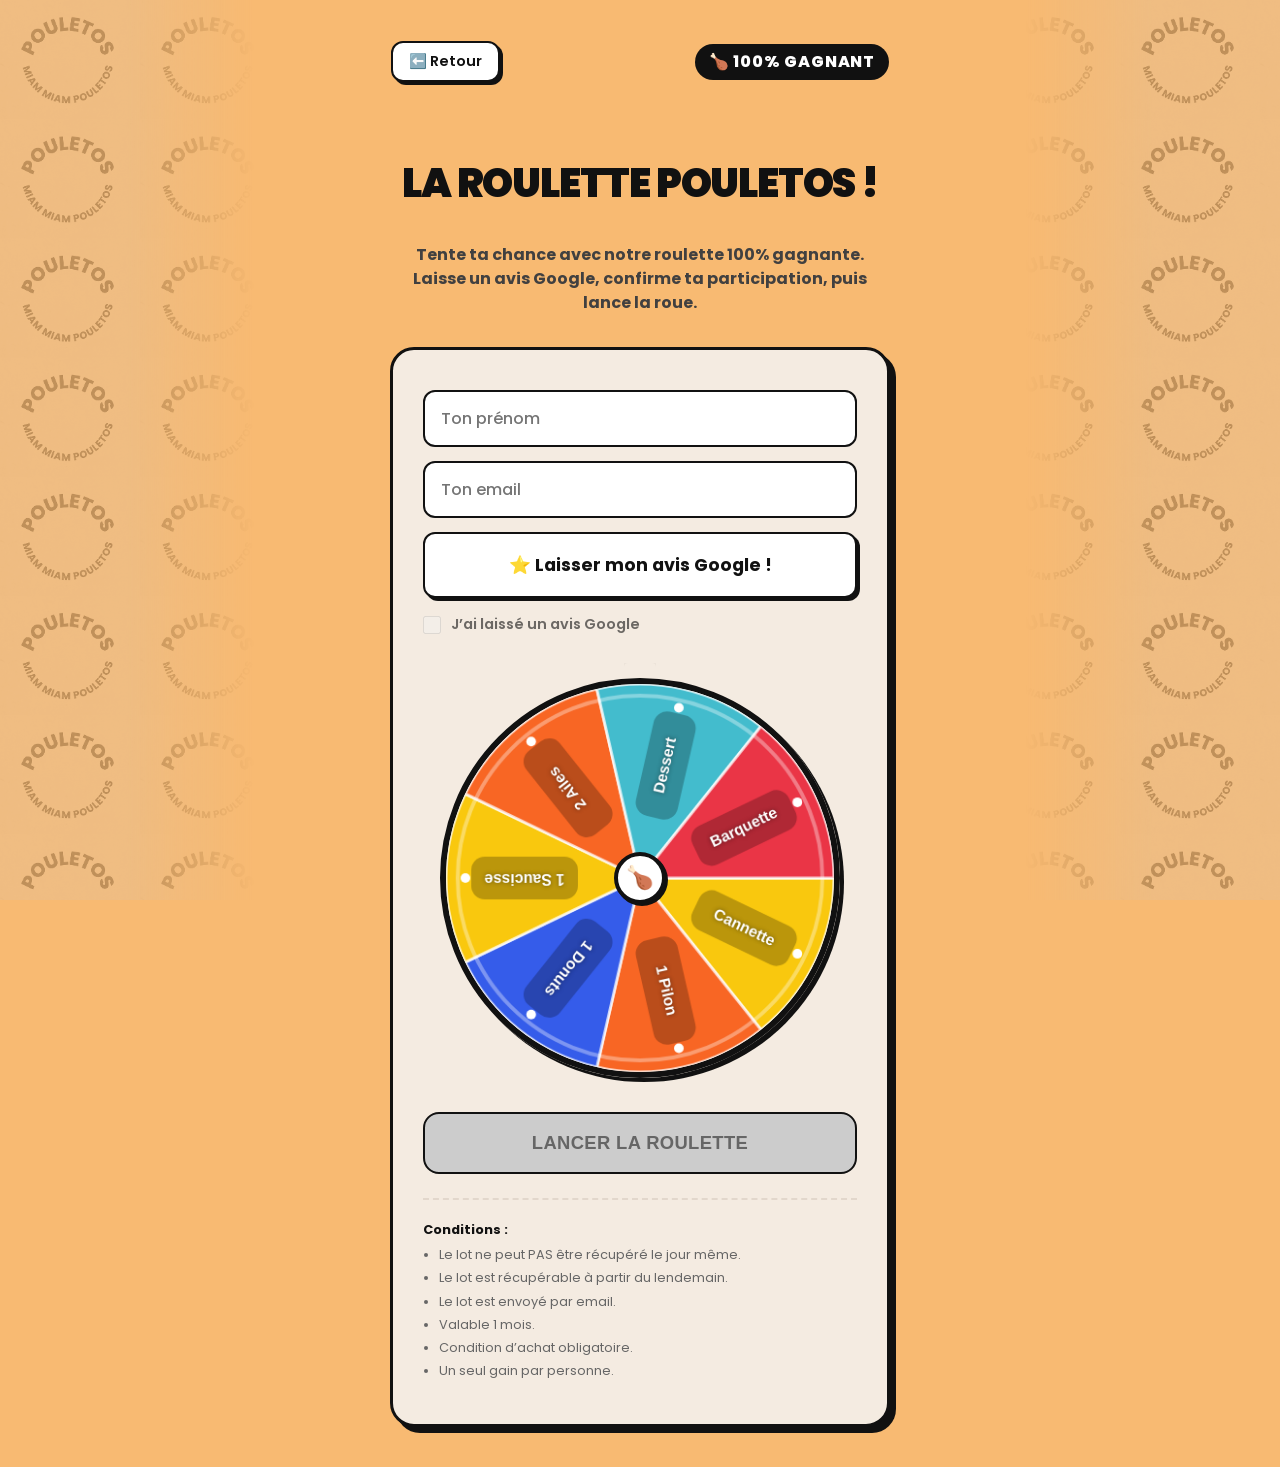
==== roue.html @ ccb4f07d "Roue Pouletos V1" ====
<!DOCTYPE html>
<html lang="fr">
<head>
  <meta charset="UTF-8" />
  <meta name="viewport" content="width=device-width, initial-scale=1.0"/>
  <title>La Roulette de chez Pouletos</title>

  <link rel="stylesheet" href="styles.css">
  <script src="script.js" defer></script>
  

</head>

<body>
  <div class="top-bar">
    <button class="back-btn" onclick="window.location.href='https://www.pouletos.com';">⬅️ Retour</button>
    <div class="badge">🍗 100% gagnant</div>
  </div>

  <h1>La Roulette Pouletos !</h1>

  <p>
    Tente ta chance avec notre roulette 100% gagnante.
    <br>
    Laisse un avis Google, confirme ta participation, puis lance la roue.
  </p>

  <div class="container">

    <input type="text" id="name" placeholder="Ton prénom">
    <input type="email" id="email" placeholder="Ton email">

    <a
      class="google-btn"
      href="https://www.google.com/search?sca_esv=97234541236c36f9&rlz=1C5CHFA_enFR932FR932&sxsrf=ANbL-n42_OxsiJBZLuGmN1tNDbjCSogX2A:1778080130140&q=pouletos+bel+est&si=AL3DRZEsmMGCryMMFSHJ3StBhOdZ2-6yYkXd_doETEE1OR-qORLPqLTFYAUKSVkp1DoxwXSMezolWfhb4xxEKotpbBT-6VSJph4tFTZmbREoM1V5vm3H7dA%3D&uds=ALYpb_k6otuSYDT1zFYqBpNGDSzKsjpDir9igN7fooFY0t5XMkanWLLmDCXw2OeZDJV25U8Za4roBXXz79BCYVeJtE4clUE11hjEK7MG608s6jMsGkzVwds&sa=X&ved=2ahUKEwjWy6fU-KSUAxXUV6QEHd0SDccQ3PALegQIGRAE&biw=1440&bih=782&dpr=2"
      target="_blank"
    >
      ⭐ Laisser mon avis Google !
    </a>

    <div class="checkbox">
      <input type="checkbox" id="check" disabled>
      <label for="check">J’ai laissé un avis Google</label>
    </div>

    <div class="wheel-wrapper">
      <div class="wheel-glow"></div>
      <div class="pointer"></div>
      <canvas id="wheel" width="400" height="400"></canvas>
      <div class="center-logo">🍗</div>
    </div>

    <button class="spin-btn" id="spin-btn" onclick="spinWheel()" disabled>
      Lancer la roulette
    </button>

    <div class="result" id="result"></div>

    <div class="conditions">
      <strong>Conditions :</strong>
      <ul>
        <li>Le lot ne peut PAS être récupéré le jour même.</li>
        <li>Le lot est récupérable à partir du lendemain.</li>
        <li>Le lot est envoyé par email.</li>
        <li>Valable 1 mois.</li>
        <li>Condition d’achat obligatoire.</li>
        <li>Un seul gain par personne.</li>
      </ul>
    </div>

  </div>

  

</body>
</html>
---- styles.css ----
@import url('https://fonts.googleapis.com/css2?family=Poppins:wght@400;600;800;900&display=swap');



:root {
  --bg-main: #f8ba72;       /* Le beige crème signature de la marque */
  --bg-card: #F4EBE1;       /* Crème plus clair pour les contrastes */
  --primary: #F86624;      /* Orange Pouletos vibrant */
  --primary-hover: #E05313;
  --dark: #111111;         /* Noir pur pour les textes et bordures */
  --white: #FFFFFF;
  --gray: #666666;
  --shadow: 6px 6px 0px var(--dark);
  --border-radius: 24px;
}

/* Reset CSS moderne pour le SEO & l'accessibilité */
*, *::before, *::after {
  box-sizing: border-box;
  margin: 0;
  padding: 0;
}

body {
  background-color: var(--bg-main); /* L'orange vif remplit toute la page uniformément */
  font-family: 'Poppins', sans-serif;
  color: var(--dark);
  min-height: 100vh;
  display: flex;
  flex-direction: column;
  align-items: center;
  justify-content: center;
  padding: 40px 20px;
  line-height: 1.5;
  -webkit-font-smoothing: antialiased;
  position: relative;
  overflow-x: hidden;
}

/* ==========================================================================
   NOUVEAU : COUCHE POUR LES LOGOS UNIQUEMENT SUR LES CÔTÉS
   ========================================================================== */
body::before {
  content: "";
  position: fixed;
  top: 0;
  left: 0;
  width: 100%;
  height: 100%;
  
  /* On charge l'image en mosaïque */
  background-image: url('assets/fond-pouletos.png');
  background-repeat: repeat;
  background-size: 140px;
  background-blend-mode: multiply;
  background-color: var(--bg-main);
  
  /* === LES AJOUTS ICI POUR FONDRE ET GRISER === */
  filter: grayscale(80%) brightness(1.1) !important;
  opacity: 0.25 !important; /* Ajuste entre 0.10 et 0.25 selon tes préférences */
  
  /* L'élément magique : le masque CSS. */
  letter-spacing: normal;
  mask-image: linear-gradient(to right, 
    black 0%, 
    black 10%, 
    transparent 15%, 
    transparent 85%, 
    black 90%, 
    black 100%
  );
  -webkit-mask-image: linear-gradient(to right, 
    black 0%, 
    rgba(0,0,0,1) 10%, 
    rgba(0,0,0,0) 20%, 
    rgba(0,0,0,0) 80%, 
    rgba(0,0,0,1) 90%, 
    rgba(0,0,0,1) 100%
  );

  /* On place cette couche sous vos textes et votre carte de roulette */
  z-index: 0; 
  pointer-events: none; /* Évite de bloquer les clics sur le site */
}






/* On s'assure que le contenu reste bien au-dessus des logos */
.top-bar, .container, h1, p, .badge {
  position: relative;
  z-index: 1;
}


/* ==========================================================================
   2. TYPOGRAPHIES & CONTENUS ACCESSIBLES (SEO FRIENDLY)
   ========================================================================== */
.badge {
  background-color: var(--dark);
  color: var(--white);
  padding: 6px 14px;
  border-radius: 100px;
  font-size: 1rem;
  font-weight: 800;
  text-transform: uppercase;
  letter-spacing: 0.05em;
  margin-bottom: 19px;
  display: inline-block;

}

h1 {
  font-size: 2.5rem;
  font-weight: 900;
  text-transform: uppercase;
  text-align: center;
  letter-spacing: -0.03em;
  margin-bottom: 30px;
}

p {
  font-size: 1rem;
  font-weight: bold; 
  color: rgb(65, 64, 64);
  text-align: center;
  max-width: 480px;
  margin-bottom: 32px;
}

/* ==========================================================================
   3. STRUCTURE DU CONTENEUR (STYLE NEUBRUTALIST / PREMIUM)
   ========================================================================== */
.container {
  background-color: var(--bg-card);
  border: 3px solid var(--dark);
  border-radius: var(--border-radius);
  padding: 40px 30px;
  width: 100%;
  max-width: 500px;
  box-shadow: var(--shadow);
  display: flex;
  flex-direction: column;
  align-items: center;
}

/* Formulaires épurés et haut de gamme */
input[type="text"],
input[type="email"] {
  width: 100%;
  padding: 14px 16px;
  margin-bottom: 14px;
  border: 2px solid var(--dark);
  border-radius: 12px;
  font-family: inherit;
  font-size: 1rem;
  font-weight: 500;
  background-color: var(--white);
  color: var(--dark);
  outline: none;
  transition: border-color 0.2s ease, box-shadow 0.2s ease;
}

input[type="text"]:focus,
input[type="email"]:focus {
  border-color: var(--primary);
  box-shadow: 0 0 0 4px rgba(248, 102, 36, 0.15);
}

/* ==========================================================================
   4. BOUTONS & INTERACTIONS D'ENGAGEMENT
   ========================================================================== */
.google-btn {
  display: flex;
  align-items: center;
  justify-content: center;
  width: 100%;
  background-color: var(--white);
  color: var(--dark);
  border: 2px solid var(--dark);
  padding: 18px;
  border-radius: 12px;
  text-decoration: none;
  font-weight: 700;
  font-size: 1.1rem;
  margin-bottom: 16px;
  transition: transform 0.1s ease, box-shadow 0.1s ease;
  box-shadow: 3px 3px 0px var(--dark);
}

.google-btn:hover {
  transform: translate(-2px, -2px);
  box-shadow: 5px 5px 0px var(--dark);
}

.google-btn:active {
  transform: translate(1px, 1px);
  box-shadow: 2px 2px 0px var(--dark);
}

/* Checkbox épurée */
.checkbox {
  display: flex;
  align-items: center;
  align-self: flex-start;
  gap: 10px;
  margin-bottom: 32px;
  font-size: 0.9rem;
  font-weight: 600;
  cursor: pointer;
  user-select: none;
}

.checkbox input {
  width: 18px;
  height: 18px;
  accent-color: var(--primary);
  cursor: pointer;
}

/* Bouton d'Action Principal de Lancement */
.spin-btn {
  width: 100%;
  background-color: var(--primary);
  color: var(--white);
  border: 2px solid var(--dark);
  padding: 18px;
  border-radius: 16px;
  font-size: 1.15rem;
  font-weight: 800;
  text-transform: uppercase;
  letter-spacing: 0.02em;
  cursor: pointer;
  box-shadow: 4px 4px 0px var(--dark);
  transition: all 0.15s cubic-bezier(0.165, 0.84, 0.44, 1);
  margin-top: 24px;
}

.spin-btn:hover {
  background-color: var(--primary-hover);
  transform: translate(-2px, -2px);
  box-shadow: 6px 6px 0px var(--dark);
}

.spin-btn:active {
  transform: translate(3px, 3px);
  box-shadow: 1px 1px 0px var(--dark);
}

/* ==========================================================================
   5. LA ROUE (ANIMATION OPTIMISÉE HAUTE PERFORMANCE GPU)
   ========================================================================== */
.wheel-wrapper {
  position: relative;
  width: 400px;
  height: 400px;
  margin: 10px 0;
  display: flex;
  align-items: center;
  justify-content: center;
}

/* Le pointeur / flèche */
.pointer {
  position: absolute;
  top: -15px; /* Légèrement descendu pour bien mordre sur la roue */
  left: 50%;
  transform: translateX(-50%);
  width: 32px;
  height: 40px;
  z-index: 10;
  
  /* Un joli dégradé Pouletos allant du rouge au orange vif */
  background: linear-gradient(135deg, #000000);
  
  /* Découpe en forme de flèche pointant vers le bas */
  clip-path: polygon(0% 0%, 100% 0%, 100% 50%, 50% 100%, 0% 50%);
  
  /* Bordure supérieure et ombre propre à la flèche */
  border-radius: 4px 4px 0 0;
  box-shadow: 0 4px 10px rgba(0, 0, 0, 0.3);
  
  /* Préparation pour les performances de l'animation */
  will-change: transform;
  transform-origin: top center;
}

/* La classe d'animation qui sera déclenchée en JavaScript */
.pointer.ticking {
  animation: pointerTick 0.15s ease-out;
}

/* L'effet de rebond réaliste (la flèche remonte puis retombe) */
@keyframes pointerTick {
  0% { transform: translateX(-50%) rotate(0deg) scaleY(1); }
  30% { transform: translateX(-50%) rotate(-15deg) scaleY(0.85); top: -18px; }
  100% { transform: translateX(-50%) rotate(0deg) scaleY(1); top: -15px; }
}

/* Canvas de la roue */
#wheel {
  border: 6px solid var(--dark);
  border-radius: 50%;
  box-shadow: 4px 4px 0px var(--dark);
  max-width: 100%;
  height: auto;
  
  /* L'élément clé d'optimisation : cubic-bezier haut de gamme pour l'effet casino */
  will-change: transform;
  transform: rotate(0deg);
  transition: transform 5.2s cubic-bezier(0.15, 0.88, 0.3, 1);
}

/* Centre de la roue épuré */
.center-logo {
  position: absolute;
  width: 52px;
  height: 52px;
  background-color: var(--white);
  border: 4px solid var(--dark);
  border-radius: 50%;
  display: flex;
  align-items: center;
  justify-content: center;
  font-size: 1.4rem;
  z-index: 5;
  box-shadow: 2px 2px 0px var(--dark);
}

/* ==========================================================================
   6. INTERFACES DE SORTIE & RÈGLES
   ========================================================================== */
.result {
  display: none;
  width: 100%;
  background-color: var(--white);
  border: 3px solid var(--dark);
  border-radius: 16px;
  padding: 24px;
  text-align: center;
  font-size: 1rem;
  margin-top: 24px;
  box-shadow: 4px 4px 0px var(--primary);
}

.conditions {
  width: 100%;
  border-top: 2px dashed #E2D7CC;
  padding-top: 20px;
  margin-top: 24px;
  font-size: 0.8rem;
  color: var(--gray);
}

.conditions strong {
  color: var(--dark);
  display: block;
  margin-bottom: 6px;
  font-weight: 700;
}

.conditions ul {
  padding-left: 16px;
}

.conditions li {
  margin-bottom: 4px;
}










/* Style du bouton lorsqu'il est bloqué (disabled) */
.spin-btn:disabled {
  background-color: #cccccc !important; /* Gris clair */
  color: #666666 !important;            /* Texte gris foncé */
  cursor: not-allowed;                  /* Curseur en forme de panneau interdit */
  box-shadow: none !important;          /* On retire l'effet 3D */
  transform: none !important;           /* On bloque les mouvements au survol */
}









/* RESPONSIVE */

/* ==========================================================================
   ADAPTATION MOBILE COMPLÈTE (Écrans inférieurs à 450px de large)
   ========================================================================== */
@media (max-width: 450px) {
  /* On réduit légèrement les marges internes de la boîte */
  .container {
    padding: 25px 15px;
  }

  /* On force la boîte de la roue à s'adapter à la largeur disponible */
  .wheel-wrapper {
    width: 100% !important;
    height: auto !important;
    aspect-ratio: 1 / 1; /* Conserve un carré parfait pour que la roue reste ronde */
    max-width: 340px;    /* Taille maximale sur petit mobile pour ne pas toucher les bords */
    margin: 15px auto;
  }

  /* On force le canvas à occuper 100% de l'espace de son wrapper */
  #wheel {
    width: 100% !important;
    height: 100% !important;
  }

  /* On ajuste la taille des titres pour les petits écrans */
  h1 {
    font-size: 1.8rem;
  }
}








/* ==========================================================================
   BARRE SUPÉRIEURE (RETOUR + BADGE)
   ========================================================================== */
.top-bar {
  display: flex;
  justify-content: space-between; /* Propulse le bouton à gauche et le badge à droite */
  align-items: center;
  width: 100%;
  max-width: 500px;               /* Aligné sur la largeur de votre conteneur de roue */
  margin: 0 auto 70px auto;       /* Centre la barre à l'écran et pousse le titre vers le bas */
  padding: 1px;                /* Évite que les boutons ne collent trop aux bords de l'écran */
}

/* Style personnalisé pour le bouton Retour */
/* Style sémantique pour le bouton Retour */
.back-btn {
  background-color: var(--white);
  color: var(--dark);
  border: 2px solid var(--dark);
  padding: 8px 16px;
  border-radius: 12px;
  font-weight: 600;
  font-size: 0.9rem;
  box-shadow: 3px 3px 0px var(--dark);
  transition: transform 0.1s ease, box-shadow 0.1s ease;
  
  /* --- SÉCURITÉS POUR LA BALISE BUTTON --- */
  font-family: 'Poppins', sans-serif; /* Force la police Poppins */
  cursor: pointer;                    /* Remet le curseur en forme de main au survol */
  outline: none;                      /* Retire le contour bleu par défaut */
}

/* Les effets au survol restent les mêmes */
.back-btn:hover {
  transform: translate(-1px, -1px);
  box-shadow: 4px 4px 0px var(--dark);
}

.back-btn:active {
  transform: translate(2px, 2px);
  box-shadow: 1px 1px 0px var(--dark);
}
/* Ajustement de sécurité pour votre badge existant */
.badge {
  margin: 0 !important; /* Annule les anciennes marges pour qu'il s'aligne proprement */
}


input[type="text"]:focus {
  border-color: var(--primary);
  box-shadow: 0 0 0 4px rgba(248, 102, 36, 0.15);
}
/* --- ÉTAT PRÉNOM VALIDE (VERT) --- */
input[type="text"].valid-name,
input[type="text"].valid-name:focus {
  border: 3px solid #43BCCD !important; /* Même vert cyan */
  background-color: #f0fbfd !important;
  box-shadow: 0 0 0 4px rgba(67, 188, 205, 0.2) !important;
}

/* --- ÉTAT PAR DÉFAUT EN FOCUS POUR L'EMAIL --- */
input[type="email"]:focus {
  border-color: var(--primary) !important;
  box-shadow: 0 0 0 4px rgba(248, 102, 36, 0.15) !important;
  background-color: var(--white) !important;
}

/* --- ÉTAT EMAIL VALIDE (VERT) --- */
input[type="email"].valid-email,
input[type="email"].valid-email:focus {
  border: 3px solid #43BCCD !important; /* Le bleu/vert cyan de ta charte Pouletos */
  background-color: #f0fbfd !important;
  box-shadow: 0 0 0 4px rgba(67, 188, 205, 0.2) !important;
}

/* --- ÉTAT EMAIL INVALIDE (ROUGE) --- */
input[type="email"].invalid-email,
input[type="email"].invalid-email:focus {
  border: 3px solid #EA3546 !important; /* Le rouge de ta charte */
  background-color: #FFF5F5 !important;
  box-shadow: 0 0 0 4px rgba(234, 53, 70, 0.2) !important;
}



/* Change le curseur en icône de blocage au survol si la case est désactivée */
input[type="checkbox"]:disabled,
input[type="checkbox"]:disabled + label {
  cursor: not-allowed !important;
  opacity: 0.6; /* Optionnel : rend le texte un poil plus clair pour montrer que c'est bloqué */
}
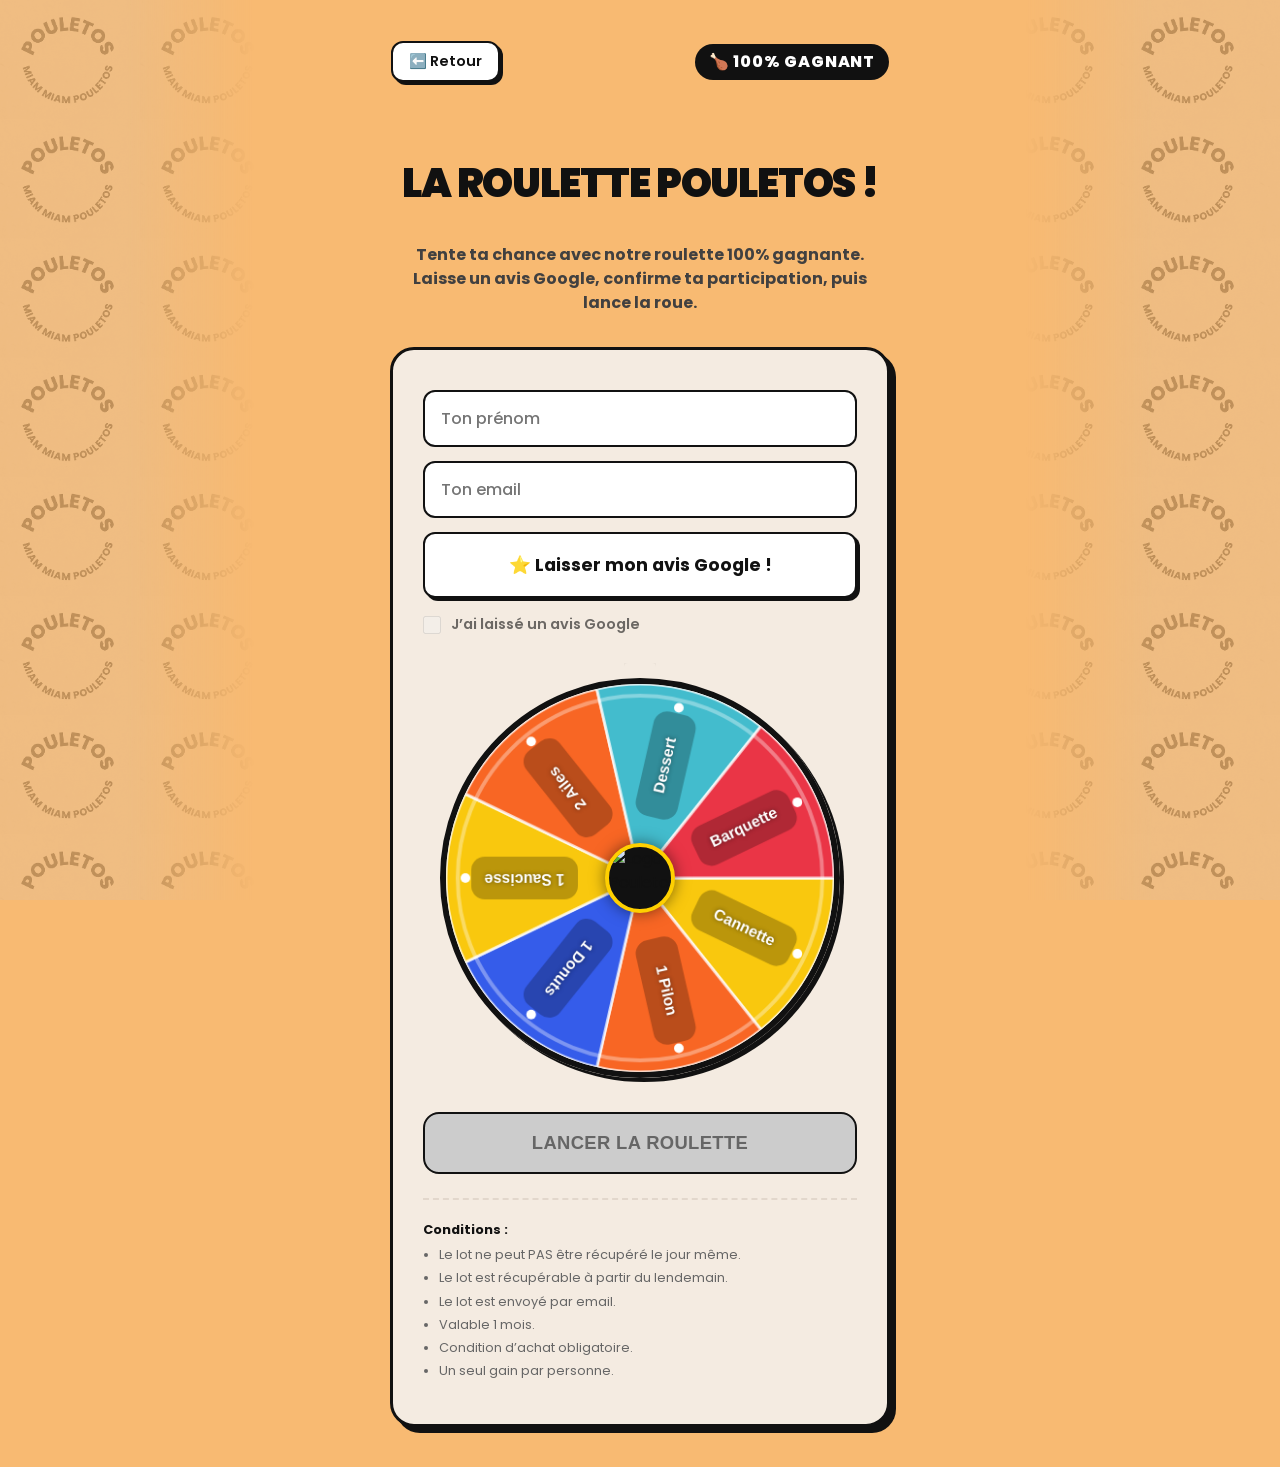
==== commit a67e7b2f: "ajout du logo sur la roue" ====
--- a/roue.html
+++ b/roue.html
@@ -47,7 +47,9 @@
       <div class="wheel-glow"></div>
       <div class="pointer"></div>
       <canvas id="wheel" width="400" height="400"></canvas>
-      <div class="center-logo">🍗</div>
+      <div class="center-logo">
+        <img src="https://media.licdn.com/dms/image/v2/D4E1BAQGBYYnQEQfIrA/company-background_10000/B4EZc_h84LHIAY-/0/1749117554727/pouletos_cover?e=2147483647&v=beta&t=m7Czp69kwXPujFTGhqmW_YHmGjpmt6QANOZmyLAJN0g" alt="Logo Pouletos">
+      </div>
     </div>
 
     <button class="spin-btn" id="spin-btn" onclick="spinWheel()" disabled>
--- a/styles.css
+++ b/styles.css
@@ -315,19 +315,29 @@
 
 /* Centre de la roue épuré */
 .center-logo {
-  position: absolute;
-  width: 52px;
-  height: 52px;
-  background-color: var(--white);
-  border: 4px solid var(--dark);
-  border-radius: 50%;
-  display: flex;
-  align-items: center;
-  justify-content: center;
-  font-size: 1.4rem;
-  z-index: 5;
-  box-shadow: 2px 2px 0px var(--dark);
-}
+      position: absolute;
+      top: 50%;
+      left: 50%;
+      transform: translate(-50%, -50%);
+      width: 70px;
+      height: 70px;
+      border-radius: 50%;
+      background: #111;
+      border: 4px solid #ffd000;
+      z-index: 5;
+      display: flex;
+      justify-content: center;
+      align-items: center;
+      box-shadow: 0 0 15px rgba(0,0,0,0.5);
+      animation: float 3s ease-in-out infinite;
+      overflow: hidden;
+    }
+
+.center-logo img {
+      width: 100%;
+      height: 100%;
+      object-fit: cover;
+    }
 
 /* ==========================================================================
    6. INTERFACES DE SORTIE & RÈGLES
